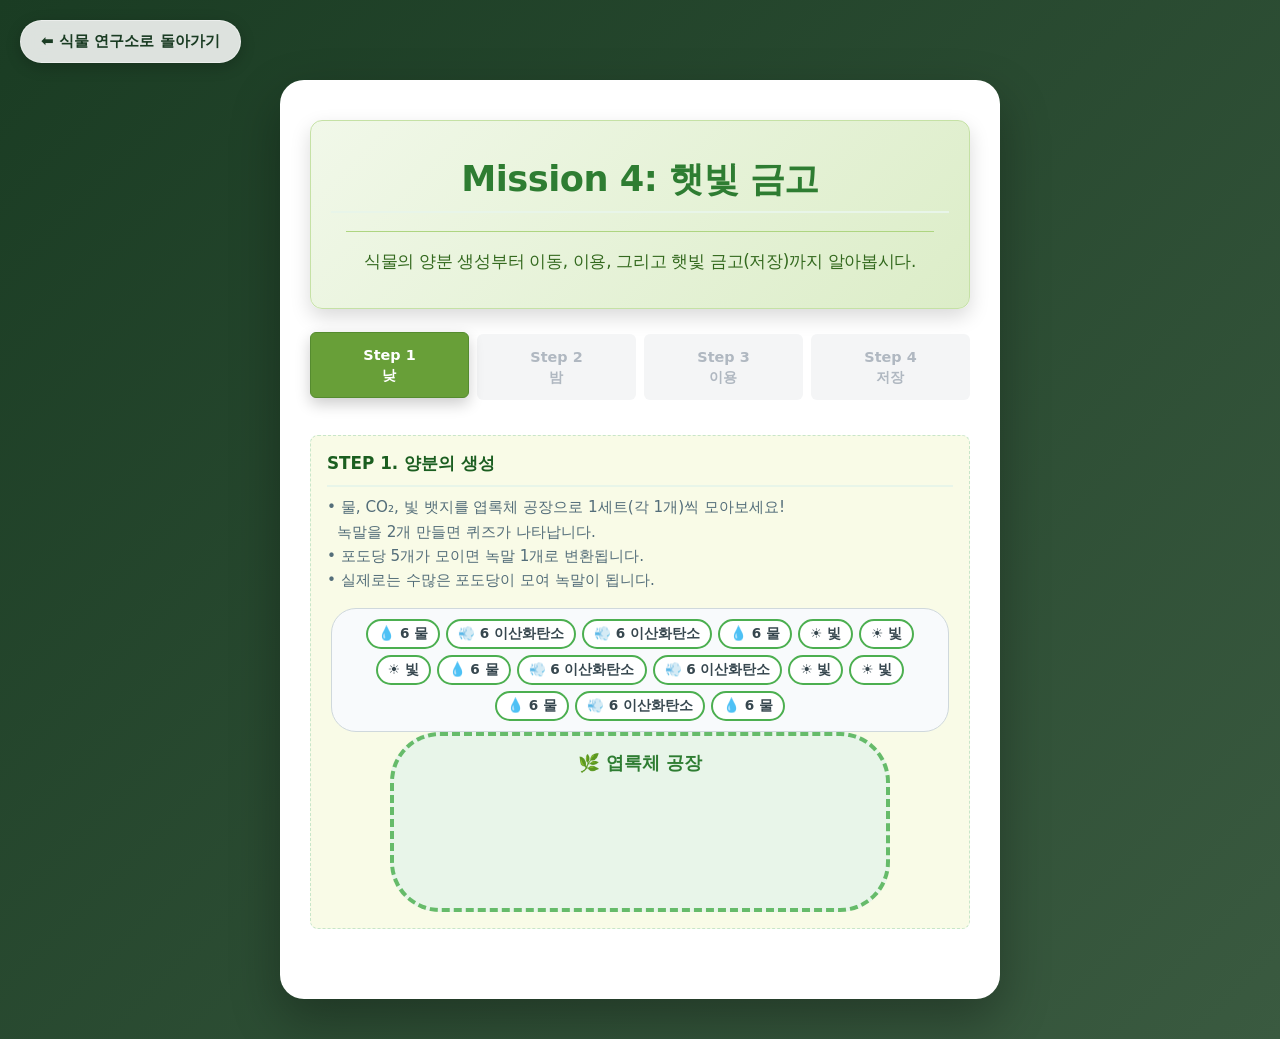
==== mission4.html @ 80e37214 "Add files via upload" ====
<!DOCTYPE html>
<html lang="ko">
<head>
  <meta charset="UTF-8">
  <meta name="viewport" content="width=device-width, initial-scale=1.0, maximum-scale=1.0, user-scalable=no">
  <title>미션 4: 햇빛 금고</title>
  
  <link rel="stylesheet" href="style.css">
  <script defer src="js/main.js"></script>
  <script defer src="js/rewards.js"></script>
  <script defer src="js/dragdrop.js"></script>
  <script defer src="js/mission4.js"></script>

  <style>
    /* 전체 화면 레이아웃 및 공통 디자인 */
    body, html {
      min-height: 100vh; margin: 0; display: flex; flex-direction: column;
      font-family: 'Pretendard', -apple-system, BlinkMacSystemFont, system-ui, Roboto, sans-serif;
      background: linear-gradient(135deg, #1a3c23 0%, #3a5a40 100%); position: relative;
      transition: background 1s ease;
    }

    body.night-theme { background: linear-gradient(135deg, #263238 0%, #1c313a 100%) !important; }

    .top-bar { position: absolute; top: 20px; left: 20px; z-index: 100; }
    .back-btn {
      background-color: rgba(255, 255, 255, 0.85); color: #1a3c23; text-decoration: none;
      padding: 10px 20px; border-radius: 30px; font-weight: 700; font-size: 0.95rem;
      box-shadow: 0 4px 15px rgba(0,0,0,0.2); border: 1px solid rgba(255,255,255,0.4);
      backdrop-filter: blur(8px); display: inline-flex; align-items: center; transition: all 0.3s ease;
    }
    .back-btn:hover { background-color: #ffffff; transform: translateY(-2px); box-shadow: 0 6px 20px rgba(0,0,0,0.3); }

    .mission-container { flex-grow: 1; display: flex; flex-direction: column; align-items: center; padding: 80px 20px 40px 20px; box-sizing: border-box; }
    .mission-card { background: #ffffff; padding: 40px 30px; border-radius: 24px; box-shadow: 0 20px 50px rgba(0,0,0,0.3); max-width: 1000px; width: 100%; transition: all 1s ease; }
    body.night-theme .mission-card { background: #263238; border: 1px solid #455a64; box-shadow: 0 20px 50px rgba(0,0,0,0.6); }

    /* 미션 헤더 박스 */
    .mission-header-box { background: linear-gradient(135deg, #f1f8e9 0%, #dcedc8 100%); padding: 35px 20px; border-radius: 12px; border: 1px solid #c5e1a5; margin-bottom: 25px; text-align: center; box-shadow: 0 8px 20px rgba(0, 0, 0, 0.15); transition: all 1s ease; }
    .mission-header-box h2 { color: #2e7d32; margin: 0; font-size: 2.2rem; font-weight: 800; letter-spacing: -0.5px; }
    .mission-header-box hr { border: 0; border-top: 1px solid #aed581; margin: 18px auto; width: 95%; }
    .mission-header-box p { color: #33691e; font-size: 1.05rem; margin: 0; font-weight: 500; letter-spacing: -0.3px; }
    body.night-theme .mission-header-box { background: linear-gradient(135deg, #37474f 0%, #263238 100%); border-color: #546e7a; }
    body.night-theme .mission-header-box h2 { color: #fff9c4; }
    body.night-theme .mission-header-box hr { border-top-color: #546e7a; }
    body.night-theme .mission-header-box p { color: #cfd8dc; }

    /* 직사각형 스텝 버튼 */
    .step-indicator { display: flex; gap: 8px; justify-content: space-between; margin-bottom: 35px; width: 100%; }
    .step-item { flex: 1; background-color: #f4f5f6; color: #b0b8c1; padding: 12px 5px; border-radius: 6px; font-size: 0.9rem; font-weight: 700; text-align: center; line-height: 1.4; transition: all 0.2s ease; border: 1px solid transparent; }
    .step-item.completed { background-color: #dcedc8; color: #33691e; border: 1px solid #aed581; box-shadow: 0 4px 10px rgba(0,0,0,0.1); }
    .step-item.active, .step-item.completed:hover { background-color: #689f38; color: #ffffff; transform: translateY(-2px); box-shadow: 0 6px 15px rgba(0,0,0,0.2); border-color: #558b2f; }
    body.night-theme .step-item { background-color: #37474f; color: #78909c; }
    body.night-theme .step-item.completed { background-color: #455a64; color: #90caf9; border-color: #546e7a; }
    body.night-theme .step-item.active { background-color: #1e88e5; color: #ffffff; border-color: #1565c0; }

    /* 공통 퀴즈 및 버튼 스타일 */
    .interactive-box { margin-bottom: 30px; animation: fadeIn 0.5s ease-in-out; }
    .interactive-box h3 { margin-top: 0; color: #1b5e20; border-bottom: 2px solid #e8f5e9; padding-bottom: 10px; transition: color 1s; }
    body.night-theme .interactive-box h3 { color: #fff9c4; border-bottom-color: #455a64; }
    
    .organelle-input { width: 100%; padding: 12px; margin-top: 10px; border: 1px solid #b0bec5; border-radius: 6px; font-size: 1rem; box-sizing: border-box; outline: none; }
    .organelle-input:focus { border-color: #2e7d32; box-shadow: 0 0 0 2px rgba(46, 125, 50, 0.2); }
    
    .btn-action { background: #2e7d32; color: white; border: none; padding: 14px 30px; border-radius: 8px; font-weight: bold; font-size: 1.05rem; cursor: pointer; width: auto; min-width: 160px; display: block; margin: 15px auto 0; transition: background 0.2s; }
    .btn-action:hover { background: #1b5e20; }
    .success-text { color: #2e7d32; font-weight: bold; margin-top: 15px; text-align: center; font-size: 1.05rem; background: #e8f5e9; padding: 10px; border-radius: 8px; }

    /* 스텝 2 전용 어두운 테마 CSS */
    .night-box { background-color: #263238; padding: 25px 20px; border-radius: 16px; box-shadow: inset 0 4px 15px rgba(0,0,0,0.3); }
    .night-box .badge-pool { background: #37474f !important; border: 1px solid #455a64 !important; }
    .night-box .dropzone { background: #37474f !important; border: 2px dashed #78909c !important; }
    .night-box .dropzone.dnd-over { background: #455a64 !important; border-color: #90caf9 !important; }
    #dz-xylem-1, #dz-xylem-2, #dz-phloem-1, #dz-phloem-2 { background-color: transparent !important; }
    #dz-xylem-1.dnd-over, #dz-xylem-2.dnd-over { background-color: rgba(100, 181, 246, 0.3) !important; border-color: #90caf9 !important; }
    #dz-phloem-1.dnd-over, #dz-phloem-2.dnd-over { background-color: rgba(255, 183, 77, 0.3) !important; border-color: #ffcc80 !important; }

    /* 드래그 앤 드롭 스타일 */
    .badge-pool { display: flex; flex-wrap: wrap; gap: 6px; justify-content: center; background: #f8fafc; border: 1px solid #cfd8dc; padding: 10px; border-radius: 12px; margin-bottom: 20px; min-height: 50px; }
    #pool1 { border: 1px solid #cfd8dc !important; background: #f8fafc !important; }
    .badge { display: inline-flex; align-items: center; justify-content: center; background: #ffffff; border: 2px solid #81c784; border-radius: 25px; padding: 6px 14px; font-size: 0.95rem; font-weight: 700; color: #37474f; cursor: grab; box-shadow: 0 2px 4px rgba(0,0,0,0.1); user-select: none; touch-action: none; transition: transform 0.1s; z-index: 10; }
    .m4-badge-small { padding: 4px 10px; font-size: 0.85rem; border-radius: 15px; }
    .badge:active { cursor: grabbing; transform: scale(1.05); }
    .dnd-ghost { position: fixed; z-index: 10000; pointer-events: none; margin: 0; opacity: 0.9; }
    .badge.dnd-source-dragging { opacity: 0.5; }

    .dropzone { display: inline-flex; align-items: center; justify-content: center; min-width: 100px; min-height: 40px; background: #f8fcf8; border: 2px dashed #b0bec5; border-radius: 25px; margin: 0 4px; box-sizing: border-box; transition: all 0.2s; position: relative; }
    .dropzone.dnd-over { background: #e3f2fd; border-color: #1e88e5; }
    .dropzone:has(.badge) { border: none; background-color: transparent; }
    .dropzone .badge { margin: 0; box-shadow: none; border-color: #4caf50; }
    .multi-dropzone { width: 100%; max-width: 350px; min-height: 100px; background: #e8f5e9; border: 3px dashed #81c784; border-radius: 16px; display: flex; flex-wrap: wrap; gap: 10px; align-content: flex-start; justify-content: center; padding: 40px 10px 15px; margin: 0 auto; }
    .multi-dropzone.dnd-over { border-color: #66bb6a; background: #f1f8e9; }
    .multi-dropzone:has(.badge) { border: 3px dashed #81c784; background: #e8f5e9; }

    #plant-stage { font-size: 5rem; transition: transform 0.6s cubic-bezier(0.175, 0.885, 0.32, 1.275), font-size 0.6s ease, text-shadow 0.6s; transform-origin: bottom center; margin-bottom: -15px; z-index: 10; }

    /* 스텝 4 전용 CSS (1:2.2 비율 및 검정 글씨 적용) */
    #step4-vault { 
        display: grid; grid-template-columns: 1fr 1fr 80px; gap: 8px; 
        background: #37474f; padding: 15px; border-radius: 16px; 
        border: 4px solid #ffd700; box-shadow: 0 0 25px rgba(255, 215, 0, 0.5); 
    }
    
    .s4-slot { border: 2px dashed #90a4ae; background: #263238; border-radius: 8px; min-height: 50px; transition: all 0.3s; }
    .s4-slot.dnd-over { border-color: #fbc02d; background: rgba(251, 192, 45, 0.3); }
    .s4-slot:has(.badge) { 
        background: linear-gradient(135deg, #ffeb3b, #fbc02d) !important; 
        border: 2px solid #f57f17 !important; 
        box-shadow: inset 0 0 15px rgba(255,255,255,0.5); 
    }
    
    .s4-slot .badge { 
        font-size: 0.85rem !important; 
        padding: 4px 6px !important; 
        border:none !important; 
        background:transparent !important; 
        color: #000000 !important; 
        font-weight: 900; 
        box-shadow: none !important;
    }
    
    .s4-blocked { background: linear-gradient(135deg, #ffeb3b, #fbc02d); border-radius: 8px; border: none; box-shadow: inset 0 0 10px rgba(255,255,255,0.4); }
    
    .s4-label, .s4-header { 
        background: #dcedc8 !important; 
        color: #1b5e20 !important; 
        border: 2px solid #aed581; 
        border-radius: 8px; 
        display: flex; align-items: center; justify-content: center; 
        font-weight: 900; font-size: 1.05rem; text-align: center;
        box-shadow: 0 2px 5px rgba(0,0,0,0.1);
    }
    .s4-header { padding: 8px 0; font-size: 1.1rem; letter-spacing: 1px; }
    
    /* 스텝 4 선 긋기 퀴즈 3단 레이아웃 CSS */
    .line-quiz-container { position: relative; display: flex; justify-content: space-between; align-items: stretch; margin-top: 20px; padding: 30px; background: #f8fafc; border-radius: 12px; border: 2px solid #b0bec5; min-height: 500px; gap: 15px; }
    .line-col { display: flex; flex-direction: column; gap: 15px; z-index: 2; justify-content: space-between; width: 35%;}
    
    .plant-img { width: 85px; height: 85px; background: #fff; border: 3px solid #81c784; border-radius: 16px; padding: 5px; cursor: pointer; display: flex; align-items: center; justify-content: center; transition: transform 0.2s; box-shadow: 0 4px 10px rgba(0,0,0,0.1); user-select: none; }
    .plant-img:hover { transform: scale(1.05); }
    .plant-img.selected { background: #ffeb3b; border-color: #f57f17; box-shadow: 0 0 15px rgba(251,192,45,0.6); }
    .plant-img.connected { opacity: 0.6; border-color: #aed581; background: #e8f5e9; }
    .plant-img img { max-width: 100%; max-height: 100%; object-fit: contain; }
    
    .line-col-center { flex: 1; display: flex; flex-direction: column; align-items: center; justify-content: center; gap: 30px; z-index: 2; }
    .center-target { background: #fff; border: 3px solid #64b5f6; border-radius: 20px; padding: 15px 40px; cursor: pointer; font-weight: 900; font-size: 1.3rem; color: #1565c0; transition: all 0.2s; user-select: none; box-shadow: 0 4px 10px rgba(0,0,0,0.1); min-width: 120px; text-align: center; }
    .center-target:hover { transform: scale(1.05); background: #e3f2fd; }
    
    #line-svg { position: absolute; top: 0; left: 0; width: 100%; height: 100%; z-index: 1; pointer-events: none; }

    @keyframes fadeIn { from { opacity: 0; transform: translateY(10px); } to { opacity: 1; transform: translateY(0); } }
  </style>
</head>
<body>

<div class="top-bar">
  <a href="index.html" class="back-btn">⬅ 식물 연구소로 돌아가기</a>
</div>

<main class="mission-container">
  <div class="mission-card">
    
    <div class="mission-header-box">
      <h2>Mission 4: 햇빛 금고</h2>
      <hr>
      <p>식물의 양분 생성부터 이동, 이용, 그리고 햇빛 금고(저장)까지 알아봅시다.</p>
    </div>
    
    <div class="step-indicator" id="m4-indicator">
      <div class="step-item active" id="dot-1">Step 1<br>낮</div>
      <div class="step-item" id="dot-2">Step 2<br>밤</div>
      <div class="step-item" id="dot-3">Step 3<br>이용</div>
      <div class="step-item" id="dot-4">Step 4<br>저장</div>
    </div>
    
    <!-- STEP 1 (낮) -->
    <div id="step1-box" class="interactive-box">
      <h3>STEP 1. 양분의 생성</h3>
      <p style="font-size: 0.95rem; color: #546e7a; line-height: 1.6; margin-top: 5px; word-break: keep-all;">
        • 물, CO₂, 빛 뱃지를 엽록체 공장으로 1세트(각 1개)씩 모아보세요!<br>
        <span style="display: inline-block; margin-left: 10px;">녹말을 2개 만들면 퀴즈가 나타납니다.</span><br>
        • 포도당 5개가 모이면 녹말 1개로 변환됩니다.<br>
        • 실제로는 수많은 포도당이 모여 녹말이 됩니다.
      </p>

      <div class="badge-pool m4-badge-pool dropzone" id="pool1" style="max-height: 140px; overflow-y: auto;"></div>
      <div class="dropzone m4-dropzone multi-dropzone" id="dz-leaf" style="width: 100%; max-width: 500px; min-height: 180px; margin: 0 auto; background: #e8f5e9; border: 4px dashed #66bb6a; border-radius: 50px; position: relative; display: flex; flex-wrap: wrap; gap: 8px; justify-content: center; align-content: center; padding: 40px 15px 15px;">
         <div style="width:100%; text-align:center; color:#2e7d32; font-weight:bold; position:absolute; pointer-events:none; z-index:0; top: 15px; font-size: 1.1rem;">🌿 엽록체 공장</div>
      </div>
      
      <div id="step1-quiz-area" style="display: none; margin-top: 20px; background: #f1f8e9; padding: 15px; border-radius: 8px; border: 1px solid #c8e6c9; text-align: center;">
        <h4 style="color: #2e7d32; margin-top: 0;">📝 광합성 산물 퀴즈</h4>
        <p style="margin:0 0 10px 0; font-size: 1.05rem; line-height: 1.6; color:#37474f;">
          Q. 광합성 결과 최초로 만들어진 양분인 포도당은 바로 물에 녹지 않는 양분인 <strong>무엇</strong>으로 바뀌어 엽록체에 저장되는가?
        </p>
        <input type="text" id="q1-inline-input" class="organelle-input" placeholder="정답 입력" style="margin-bottom: 15px; max-width: 300px;">
        <button id="btn-check-inline-quiz" class="btn-action" onclick="checkStep1QuizInline()" style="margin-top: 0;">정답 확인</button>
      </div>

      <p id="step1-msg" class="success-text" style="display: none;"></p>
      <button id="btn-next-2" class="btn-action" onclick="if(typeof launchConfetti === 'function') launchConfetti(); setTimeout(() => { goM4Step(2); }, 800);" style="background:#f57f17; display: none;">Step 2 가기 ➔</button>
    </div>

    <!-- STEP 2 (밤) -->
    <div id="step2-box" class="interactive-box night-box" style="display: none;">
      <h3>STEP 2. 양분의 이동 (밤)</h3>
      <div id="step2-intro" style="background: #1c2529; border: 1px solid #455a64; border-radius: 12px; padding: 30px; text-align: center; margin-bottom: 20px; animation: fadeIn 1s ease-in-out;">
        <img src="images/M4_s02_VascularBundle_2.png" alt="양분의 이동 힌트" style="max-width: 100%; height: auto; border-radius: 8px; margin-bottom: 25px; box-shadow: 0 4px 10px rgba(0,0,0,0.5);">
        <div style="font-size: 1.25rem; line-height: 1.8; color: #fff9c4 !important; font-weight: bold; word-break: keep-all; margin-bottom: 25px;">
          엽록체에 저장된 녹말은 주로 밤에 물에 잘 녹는 <span style="color:#81d4fa !important;">설탕</span>으로 바뀌어<br>체관을 따라 꽃, 열매, 뿌리 줄기 등으로 이동한다.
        </div>
        <button class="btn-action" onclick="startStep2Interactive()" style="background:#1e88e5; border: 1px solid #64b5f6; display: inline-block;">계속 ➔</button>
      </div>

      <div id="step2-interactive" style="display: none; margin-top: 20px;">
        <p style="color: #b0bec5 !important; margin-bottom: 20px; text-align: center; font-size: 1.1rem;">
          &lt;양분과 물을 <strong>세포질</strong>로 보낸 후 다시 각각 이동 경로로 보내세요&gt;
        </p>
        <div style="display: flex; gap: 20px; flex-wrap: wrap; align-items: stretch;">
          <div style="flex: 1; width: calc(50% - 10px); min-width: 280px; background: #37474f; border-radius: 12px; padding: 20px; border: 1px solid #546e7a; display: flex; flex-direction: column;">
            <h4 style="color:#aed581; margin-top:0; text-align:center;">🌿 엽록체</h4>
            <div class="badge-pool m4-badge-pool dropzone" id="pool2" style="background:#263238; border:1px solid #455a64; min-height:80px; display: flex; align-items: center; justify-content: center; gap: 10px; flex-wrap: wrap;">
              <div class="badge m4-badge" data-type="starch" draggable="true" tabindex="0" role="button" style="touch-action: none;">🥔 녹말</div>
              <div class="badge m4-badge" data-type="water" draggable="true" tabindex="0" role="button" style="touch-action: none;">💧 물</div>
            </div>
            <h4 style="color:#ffcc80; margin-top:20px; text-align:center;">세포질</h4>
            <div class="dropzone m4-dropzone multi-dropzone" id="dz-cytoplasm" style="flex: 1; width: 100%; min-height: 180px; background: #455a64; border: 3px dashed #ffb74d; border-radius: 12px; padding:15px; display:flex; flex-wrap:wrap; gap:8px; align-content: flex-start;"></div>
          </div>
          
          <div style="flex: 1; width: calc(50% - 10px); min-width: 280px; position: relative; background: url('images/M4_s02_VascularBundle.png') no-repeat center/contain, #263238; border-radius: 12px; min-height: 400px; overflow: hidden; border: 1px solid #78909c;">
             <div class="dropzone m4-dropzone" id="dz-xylem-1" style="position: absolute; top: 42%; left: 11%; transform: translate(-50%, -50%); border: 2px dashed #64b5f6; min-width: 70px; min-height: 40px; border-radius: 8px;"></div>
             <div class="dropzone m4-dropzone" id="dz-xylem-2" style="position: absolute; top: 66%; left: 30%; transform: translate(-50%, -50%); border: 2px dashed #64b5f6; min-width: 70px; min-height: 40px; border-radius: 8px;"></div>
             <div class="dropzone m4-dropzone" id="dz-phloem-1" style="position: absolute; top: 36%; left: 30%; transform: translate(-50%, -50%); border: 2px dashed #ffb74d; min-width: 70px; min-height: 40px; border-radius: 8px;"></div>
             <div class="dropzone m4-dropzone" id="dz-phloem-2" style="position: absolute; top: 57%; left: 48%; transform: translate(-50%, -50%); border: 2px dashed #ffb74d; min-width: 70px; min-height: 40px; border-radius: 8px;"></div>
          </div>   
        </div>
      </div>

      <div id="step2-success-msg" style="display: none; margin-top: 20px; background: rgba(46,125,50,0.4); padding: 15px; border-radius: 8px; text-align: center; border: 1px solid #81c784; animation: fadeIn 0.5s;">
        <p style="color: #c8e6c9 !important; font-size: 1.15rem; font-weight: bold; margin: 0;">🌱 설탕이 체관을 따라 뿌리, 줄기, 꽃, 열매 등으로 이동합니다.</p>
      </div>
      
      <div id="step2-quiz-area" style="display: none; margin-top: 20px; background: #37474f; padding: 25px; border-radius: 12px; border: 1px solid #64b5f6; text-align: left; animation: fadeIn 0.5s;">
        <h4 style="color: #fff9c4; margin-top: 0; font-size: 1.2rem; text-align: center;">📝 이동 경로 퀴즈</h4>
        
        <div style="margin-bottom: 20px;">
          <p style="margin:0 0 8px 0; font-size: 1.1rem; line-height: 1.6; color:#e0e0e0 !important;">
            <strong style="color:#81d4fa;">Q1.</strong> 엽록체에 임시 저장되었던 녹말이 식물의 각 기관으로 이동할 때 어떤 양분으로 바뀌는가?
          </p>
          <input type="text" id="q2-input-1" class="organelle-input" placeholder="정답 입력" style="width: 100%; max-width: 400px; background:#263238; color:#fff; border-color:#546e7a;">
        </div>
        
        <div style="margin-bottom: 25px;">
          <p style="margin:0 0 8px 0; font-size: 1.1rem; line-height: 1.6; color:#e0e0e0 !important;">
            <strong style="color:#ffb74d;">Q2.</strong> Q1의 양분으로 바뀐 후 줄기의 무엇을 따라 이동하는가?
          </p>
          <input type="text" id="q2-input-2" class="organelle-input" placeholder="정답 입력" style="width: 100%; max-width: 400px; background:#263238; color:#fff; border-color:#546e7a;">
        </div>

        <!-- 💡 새로 추가된 Q3 영역 -->
        <div style="margin-bottom: 25px;">
          <p style="margin:0 0 8px 0; font-size: 1.1rem; line-height: 1.6; color:#e0e0e0 !important;">
            <strong style="color:#aed581;">Q3.</strong> 광합성 결과 생긴 산소는 낮에 식물 자체의 호흡에 사용하다 남은 것은 잎의 어느 부분을 통해 식물 밖으로 나가는가?
          </p>
          <input type="text" id="q2-input-3" class="organelle-input" placeholder="정답 입력" style="width: 100%; max-width: 400px; background:#263238; color:#fff; border-color:#546e7a;">
        </div>

        <button id="btn-check-step2-quiz" class="btn-action" onclick="checkStep2Quiz()" style="background:#1e88e5; margin:0 auto; display: block;">정답 확인</button>
      </div>
      <button id="btn-next-3" class="btn-action" onclick="if(typeof launchConfetti === 'function') launchConfetti(); setTimeout(() => { goM4Step(3); }, 800);" style="background:#f57f17; display: none;">Step 3 가기 ➔</button>
    </div>

    <!-- STEP 3 -->
    <div id="step3-box" class="interactive-box" style="display: none;">
      <h3>STEP 3. 양분의 이동과 이용</h3>
      <div id="s3-review-area" style="background: #f1f8e9; padding: 25px; border-radius: 12px; border: 1px solid #c8e6c9; margin-bottom:25px; text-align: center;">
        <h4 style="color:#2e7d32; margin-top:0; font-size: 1.3rem;">📝 Q.</h4>
        <p style="font-size:1.1rem; line-height:1.8; color:#37474f; word-break: keep-all;">
          낮에 엽록체에 임시 저장된 녹말은 밤이 되면 
          <input type="text" id="s3-q1" class="organelle-input" style="width:90px; text-align:center; display:inline-block; margin: 0 5px; padding:8px;">(으)로 변하여 줄기의 
          <input type="text" id="s3-q2" class="organelle-input" style="width:90px; text-align:center; display:inline-block; margin: 0 5px; padding:8px;">을(를) 따라 뿌리, 줄기, 꽃, 열매 등 식물의 각 기관으로 이동해요.
        </p>
        <button id="btn-s3-review" class="btn-action" onclick="checkS3Review()">정답 확인</button>
        <button id="btn-s3-start-main" class="btn-action" style="display:none; background:#1e88e5;" onclick="startS3Main()">계속 ➔</button>
      </div>

      <div id="s3-main-area" style="display:none; gap:20px; flex-wrap:wrap; align-items: stretch;">
        <div style="flex:1; width: calc(50% - 10px); min-width:280px; background:#f1f8e9; border-radius:12px; padding:25px; border:1px solid #c5e1a5; box-shadow: inset 0 2px 8px rgba(0,0,0,0.05);">
          <h4 style="color:#1b5e20; margin-top:0; border-bottom: 2px solid #dcedc8; padding-bottom: 10px;">식물이 합성한 양분은 어떻게 이용될까요?</h4>
          <div id="s3-q-container">
             <div class="s3-question-block" id="s3-qb-1">
                 <p style="color:#e65100; font-weight:bold; font-size: 1.15rem; margin-bottom: 8px;">Q1. 생명 유지</p>
                 <p style="color:#33691e; margin-top: 0; font-size: 1.05rem;">식물이 살아가는 데 필요한 에너지를 내는 과정은?</p>
                 <input type="text" id="s3-ans-1" class="organelle-input" placeholder="정답 입력 (예: 호흡)">
                 <button id="s3-btn-check-1" class="btn-action" style="margin-top:15px; width: 100%;" onclick="checkS3Answer(1, '호흡')">정답 확인</button>
                 <button id="s3-next-1" class="btn-action" style="display:none; margin-top:15px; background:#f57f17; width: 100%;" onclick="growPlant(1)">계속 ➔</button>
             </div>
             <div class="s3-question-block" id="s3-qb-2" style="display:none;">
                 <p style="color:#e65100; font-weight:bold; font-size: 1.15rem; margin-bottom: 8px;">Q2. 몸의 구성성분</p>
                 <p style="color:#33691e; margin-top: 0; font-size: 1.05rem;">새로운 잎과 줄기를 만들어 몸집을 키우는 과정은?</p>
                 <input type="text" id="s3-ans-2" class="organelle-input" placeholder="정답 입력 (예: 생장)">
                 <button id="s3-btn-check-2" class="btn-action" style="margin-top:15px; width: 100%;" onclick="checkS3Answer(2, '생장')">정답 확인</button>
                 <button id="s3-next-2" class="btn-action" style="display:none; margin-top:15px; background:#f57f17; width: 100%;" onclick="growPlant(2)">계속 ➔</button>
             </div>
             <div class="s3-question-block" id="s3-qb-3" style="display:none;">
                 <p style="color:#e65100; font-weight:bold; font-size: 1.15rem; margin-bottom: 8px;">Q3. 꽃과 열매</p>
                 <p style="color:#33691e; margin-top: 0; font-size: 1.05rem;">자손을 남기기 위해 씨앗(열매)을 맺는 과정은?</p>
                 <input type="text" id="s3-ans-3" class="organelle-input" placeholder="정답 입력 (예: 번식)">
                 <button id="s3-btn-check-3" class="btn-action" style="margin-top:15px; width: 100%;" onclick="checkS3Answer(3, '번식')">정답 확인</button>
                 <button id="s3-next-3" class="btn-action" style="display:none; margin-top:15px; background:#f57f17; width: 100%;" onclick="growPlant(3)">계속 ➔</button>
             </div>
             <div class="s3-question-block" id="s3-qb-4" style="display:none;">
                 <p style="color:#e65100; font-weight:bold; font-size: 1.15rem; margin-bottom: 8px;">Q4. 저장</p>
                 <p style="color:#33691e; margin-top: 0; font-size: 1.05rem;">뿌리, 줄기, 열매, 씨 등에 나중을 위해 모아 두는 것은?</p>
                 <input type="text" id="s3-ans-4" class="organelle-input" placeholder="정답 입력 (예: 저장)">
                 <button id="s3-btn-check-4" class="btn-action" style="margin-top:15px; width: 100%;" onclick="checkS3Answer(4, '저장')">정답 확인</button>
                 <button id="s3-next-4" class="btn-action" style="display:none; margin-top:15px; background:#f57f17; width: 100%;" onclick="growPlant(4)">계속 ➔</button>
             </div>
             <div class="s3-question-block" id="s3-qb-5" style="display:none;">
                 <p style="color:#e65100; font-weight:bold; font-size: 1.15rem; margin-bottom: 8px;">Q5. 동물의 먹이</p>
                 <p style="color:#33691e; margin-top: 0; font-size: 1.05rem;">식물에 저장된 양분은 초식/육식 동물의 무엇이 되나요?</p>
                 <input type="text" id="s3-ans-5" class="organelle-input" placeholder="정답 입력 (예: 먹이)">
                 <button id="s3-btn-check-5" class="btn-action" style="margin-top:15px; width: 100%;" onclick="checkS3Answer(5, '먹이')">정답 확인</button>
                 <button id="s3-next-5" class="btn-action" style="display:none; margin-top:15px; background:#f57f17; width: 100%;" onclick="growPlant(5)">수확하기 ➔</button>
             </div>
             
             <div class="s3-question-block" id="s3-harvest-result" style="display:none; text-align:center;">
                 <p style="color:#e65100; font-weight:bold; font-size: 1.5rem; margin-bottom: 20px;">🎉 수확하였습니다!</p>
                 <button class="btn-action" style="background:#1e88e5; width: 100%;" onclick="showS3FinalQuiz()">계속 ➔</button>
             </div>

             <div class="s3-question-block" id="s3-final-quiz-area" style="display:none;">
                 <h4 style="color:#1b5e20; border-bottom: 2px solid #dcedc8; padding-bottom: 8px; margin-top: 0;">최종 복습 퀴즈</h4>
                 <p style="line-height:1.9; font-size:1.05rem; word-break:keep-all; color:#37474f;">
                    식물이 광합성 작용으로 합성한 양분은 식물의 자체의 
                    (<input type="text" id="s3-fq-1" class="organelle-input" style="width:70px; padding:5px; text-align:center; display:inline-block; margin:0 3px;">), 
                    (<input type="text" id="s3-fq-2" class="organelle-input" style="width:70px; padding:5px; text-align:center; display:inline-block; margin:0 3px;">), 
                    (<input type="text" id="s3-fq-3" class="organelle-input" style="width:70px; padding:5px; text-align:center; display:inline-block; margin:0 3px;">)에 사용되고 남은 것은 다양한 형태로 저장된다.<br>
                    뿌리, 줄기, 열매, 씨 등에 
                    (<input type="text" id="s3-fq-4" class="organelle-input" style="width:70px; padding:5px; text-align:center; display:inline-block; margin:0 3px;">)된 양분을 동물이 먹어서 동물이 자란다.
                 </p>
                 <button id="btn-check-s3-final" class="btn-action" style="width:100%; margin-top:15px;" onclick="checkS3FinalQuiz()">정답 확인</button>
             </div>
          </div>
        </div>
        
        <div style="flex:1; width: calc(50% - 10px); min-width:280px; background:linear-gradient(to bottom, #e1f5fe 0%, #b3e5fc 70%, #dcedc8 100%); border-radius:12px; border:3px solid #81c784; display:flex; flex-direction:column; align-items:center; justify-content:flex-end; padding:20px; position:relative; min-height:350px; overflow:hidden;">
            <div id="plant-stage" style="font-size:5rem; transition: transform 0.6s cubic-bezier(0.175, 0.885, 0.32, 1.275), font-size 0.6s ease, text-shadow 0.6s; transform-origin: bottom center; margin-bottom: -15px; z-index: 10;">🌱</div>
            <div style="width: 120px; height: 30px; background: #795548; border-radius: 50%; margin-top: -10px; z-index: 0; box-shadow: inset 0 -5px 10px rgba(0,0,0,0.3);"></div>
            
            <div id="harvest-modal" style="display:none; position:absolute; top:40%; left:50%; transform:translate(-50%, -50%); background:rgba(0,0,0,0.85); color:white; padding:20px 30px; border-radius:12px; text-align:center; width:85%; z-index: 20; box-shadow: 0 10px 30px rgba(0,0,0,0.5);">
               <p style="font-size:1.3rem; margin-bottom:20px; font-weight: bold;">과실이 무르익었습니다!<br>수확하시겠습니까?</p>
               <div style="display:flex; gap:15px; justify-content:center;">
                  <button class="btn-action" style="margin:0; background:#66bb6a; min-width: 80px;" onclick="harvestPlant(true)">예</button>
                  <button class="btn-action" style="margin:0; background:#e53935; min-width: 80px;" onclick="harvestPlant(false)">아니오</button>
               </div>
            </div>
        </div>
      </div>
      
      <p id="step3-msg" class="success-text" style="display: none;"></p>
      <button id="btn-next-4" class="btn-action" onclick="if(typeof launchConfetti === 'function') launchConfetti(); setTimeout(() => { goM4Step(4); }, 800);" style="background:#f57f17; display: none; width:100%; max-width: 400px;">Step 4 가기 ➔</button>
      
    </div>

    <!-- 💡 개편된 STEP 4 (1:2.2 비율, 황금 테두리, 검은 글씨 적용) -->
    <div id="step4-box" class="interactive-box" style="display: none;">
      <h3>STEP 4. 햇빛 금고 대정리</h3>
      <p style="color: #546e7a; margin-bottom: 15px;">
         창고에 수확한 식물들이 무질서하게 쌓여있습니다. 금고에 <strong>영양소</strong>와 <strong>저장기관</strong>을 기준으로 분류하여 정리하세요. 같은 종은 한 곳에 중복해서 넣을 수 없습니다.
      </p>

      <div style="display: flex; gap: 10px; flex-wrap: wrap; align-items: stretch; margin-top: 20px;">
        <!-- 좌측 1 (창고) -->
        <div style="flex: 1; min-width: 180px; background: #e8f5e9; border-radius: 12px; padding: 15px; border: 2px dashed #81c784; box-shadow: inset 0 2px 10px rgba(0,0,0,0.05);">
          <h4 style="color:#2e7d32; margin-top:0; text-align:center;">📦 창고</h4>
          <div id="s4-pool" class="m4-badge-pool dropzone" style="display: flex; flex-wrap: wrap; gap: 6px; justify-content: center; min-height: 200px;">
             <!-- 랜덤 뱃지 자동 생성 -->
          </div>
        </div>

        <!-- 우측 2.2 (황금 햇빛 금고) -->
        <div style="flex: 2.2; min-width: 360px;">
          <div id="step4-vault">
            <div class="s4-header" style="grid-column: 1 / 4;">영양소</div>
            
            <div class="dropzone m4-dropzone s4-slot" data-accept="수박,사탕수수"></div>
            <div class="dropzone m4-dropzone s4-slot" data-accept="수박,사탕수수"></div>
            <div class="s4-label">당류</div>

            <div class="dropzone m4-dropzone s4-slot" data-accept="감자,고구마"></div>
            <div class="dropzone m4-dropzone s4-slot" data-accept="감자,고구마"></div>
            <div class="s4-label">녹말</div>

            <div class="dropzone m4-dropzone s4-slot" data-accept="콩,참깨"></div>
            <div class="dropzone m4-dropzone s4-slot" data-accept="콩,참깨"></div>
            <div class="s4-label">지방</div>

            <div class="dropzone m4-dropzone s4-slot" data-accept="콩,땅콩"></div>
            <div class="dropzone m4-dropzone s4-slot" data-accept="콩,땅콩"></div>
            <div class="s4-label">단백질</div>

            <div class="s4-header" style="grid-column: 1 / 4; margin-top: 10px;">저장기관</div>

            <div class="dropzone m4-dropzone s4-slot" data-accept="수박" data-capacity="1"></div>
            <div class="s4-blocked"></div>
            <div class="s4-label">열매</div>

            <div class="dropzone m4-dropzone s4-slot" data-accept="땅콩,참깨"></div>
            <div class="dropzone m4-dropzone s4-slot" data-accept="땅콩,참깨"></div>
            <div class="s4-label">씨</div>

            <div class="dropzone m4-dropzone s4-slot" data-accept="사탕수수,감자"></div>
            <div class="dropzone m4-dropzone s4-slot" data-accept="사탕수수,감자"></div>
            <div class="s4-label">줄기</div>

            <div class="dropzone m4-dropzone s4-slot" data-accept="고구마" data-capacity="1"></div>
            <div class="s4-blocked"></div>
            <div class="s4-label">뿌리</div>
          </div>
        </div>
      </div>

      <div id="s4-vault-done" style="display: none; margin-top: 25px; animation: fadeIn 0.5s;">
        <div style="background: rgba(46,125,50,0.15); padding: 20px; border-radius: 12px; text-align: center; border: 2px solid #81c784; margin-bottom: 20px;">
            <p style="color: #2e7d32; font-size: 1.3rem; font-weight: bold; margin: 0;">✨ 햇빛 금고가 가득찼습니다!</p>
        </div>
        
        <div style="background: #fff3e0; padding: 20px; border-radius: 12px; border: 2px dashed #ffb74d; text-align: left; margin-bottom: 20px;">
            <h4 style="color: #e65100; margin-top: 0; font-size: 1.2rem;">📖 재미있는 식물 이야기 (땅콩, 감자, 고구마)</h4>
            <p style="color: #4e342e; font-size: 1.05rem; line-height: 1.6; word-break: keep-all; margin: 0;">
                우리가 먹는 부위가 모두 땅 속에서 자라지만 양분이 저장된 곳은 달라요.!<br>
                <strong>땅콩</strong>은 꽃이 진 후 땅속으로 파고들어가 열매를 맺어요.<br>
                <strong>감자</strong>는 줄기가 굵어져서 감자가 돼요.<br>
                <strong>고구마</strong>는 뿌리가 굵어져서 고구마가 돼요.<br>
                <strong>양파</strong>는 잎이 굵어져서 된거랍니다. 세상에나!!
            </p>
        </div>

        <button class="btn-action" style="background:#1e88e5; margin:0 auto;" onclick="startS4LineQuiz()">계속 ➔</button>
      </div>

      <div id="s4-quiz-area" style="display:none; margin-top:30px; animation: fadeIn 0.5s;">
        <h4 style="color:#1b5e20; border-bottom: 2px solid #dcedc8; padding-bottom: 10px; margin-top: 0; font-size:1.2rem;">📝 Q. 양분을 주로 저장하는 기관을 서로 알맞게 짝지으시오.</h4>
        <p style="font-size:0.95rem; color:#546e7a; margin-top:-5px;">(왼쪽이나 오른쪽의 식물 사진을 먼저 누르고, 가운데 저장 기관을 누르면 선이 연결됩니다.)</p>
        
        <div class="line-quiz-container" id="line-container">
            <svg id="line-svg"></svg>
            
            <div class="line-col" id="line-col-left">
                <div class="plant-img" id="l-radish" onclick="selectLineItem('l-radish')"><img src="images/M4_s04_p01.png" alt="무" onerror="this.src='https://cdn-icons-png.flaticon.com/512/2909/2909808.png'"></div>
                <div class="plant-img" id="l-cabbage" onclick="selectLineItem('l-cabbage')"><img src="images/M4_s04_p02.png" alt="배추" onerror="this.src='https://cdn-icons-png.flaticon.com/512/3790/3790938.png'"></div>
                <div class="plant-img" id="l-tangerine" onclick="selectLineItem('l-tangerine')"><img src="images/M4_s04_p03.png" alt="귤" onerror="this.src='https://cdn-icons-png.flaticon.com/512/1155/1155099.png'"></div>
                <div class="plant-img" id="l-sweetpotato" onclick="selectLineItem('l-sweetpotato')"><img src="images/M4_s04_p04.png" alt="고구마" onerror="this.src='https://cdn-icons-png.flaticon.com/512/2850/2850730.png'"></div>
                <div class="plant-img" id="l-potato" onclick="selectLineItem('l-potato')"><img src="images/M4_s04_p05.png" alt="감자" onerror="this.src='https://cdn-icons-png.flaticon.com/512/2079/2079374.png'"></div>
            </div>

            <div class="line-col-center" id="line-col-center">
                <div class="center-target" id="c-root" onclick="selectLineTarget('c-root')">뿌리</div>
                <div class="center-target" id="c-stem" onclick="selectLineTarget('c-stem')">줄기</div>
                <div class="center-target" id="c-leaf" onclick="selectLineTarget('c-leaf')">잎</div>
                <div class="center-target" id="c-seed" onclick="selectLineTarget('c-seed')">씨</div>
                <div class="center-target" id="c-fruit" onclick="selectLineTarget('c-fruit')">열매</div>
            </div>

            <div class="line-col" id="line-col-right" style="align-items: flex-end;">
                <div class="plant-img" id="r-sugarcane" onclick="selectLineItem('r-sugarcane')"><img src="images/M4_s04_p06.png" alt="사탕수수" onerror="this.src='https://cdn-icons-png.flaticon.com/512/2909/2909825.png'"></div>
                <div class="plant-img" id="r-bean" onclick="selectLineItem('r-bean')"><img src="images/M4_s04_p07.png" alt="콩" onerror="this.src='https://cdn-icons-png.flaticon.com/512/3593/3593685.png'"></div>
                <div class="plant-img" id="r-peanut" onclick="selectLineItem('r-peanut')"><img src="images/M4_s04_p08.png" alt="땅콩" onerror="this.src='https://cdn-icons-png.flaticon.com/512/1202/1202058.png'"></div>
                <div class="plant-img" id="r-watermelon" onclick="selectLineItem('r-watermelon')"><img src="images/M4_s04_p09.png" alt="수박" onerror="this.src='https://cdn-icons-png.flaticon.com/512/2909/2909772.png'"></div>
                <div class="plant-img" id="r-onion" onclick="selectLineItem('r-onion')"><img src="images/M4_s04_p10.png" alt="양파" onerror="this.src='https://cdn-icons-png.flaticon.com/512/2909/2909819.png'"></div>
            </div>

        </div>
        <button id="btn-check-s4-line" class="btn-action" style="width: 100%; max-width: 400px; margin-top:20px;" onclick="checkS4LineQuiz()">정답 확인</button>
      </div>

      <!-- 💡 식물 연구 박사 엔딩 영역 (이미지 추가 완료!) -->
      <div id="s4-ending-area" style="display:none; margin-top: 30px; text-align: center; animation: fadeIn 1s;">
         <div style="background: #fff9c4; padding: 40px 30px; border-radius: 16px; border: 4px solid #fbc02d; box-shadow: 0 10px 30px rgba(0,0,0,0.15);">
             <p style="font-size: 2.5rem; margin:0 0 10px 0;">🎉</p>
             <h3 style="color:#f57f17; font-size: 2.4rem; margin:0 0 15px 0;">모든 생명의 근원<br> 당신은 식물 연구 박사로 승격하셨습니다!</h3>
             <img src="images/M4_s04_end_01.png" alt="식물연구 박사" style="max-width: 100%; max-height: 250px; border-radius: 12px; margin-bottom: 20px; box-shadow: 0 5px 15px rgba(0,0,0,0.2);" onerror="this.src='https://cdn-icons-png.flaticon.com/512/2850/2850730.png'">
             
             <div style="display: flex; gap: 15px; justify-content: center; flex-wrap: wrap;">
                 <button class="btn-action" style="margin:0; background:#cfd8dc; color:#333; font-size: 1.1rem; padding: 14px 30px;" onclick="location.href='index.html'">식물연구소 돌아가기</button>
                 <button class="btn-action" style="margin:0; background:#f57f17; font-size: 1.1rem; padding: 14px 30px;" onclick="location.href='hidden.html'">히든프로젝트 가기 ➔</button>
             </div>
         </div>
      </div>
</main>
<canvas id="confetti-canvas" style="position: fixed; top: 0; left: 0; pointer-events: none; width: 100%; height: 100%; z-index: 9999;"></canvas>

</body>
</html>
---- style.css ----
/* ==========================================
   1. CSS 변수 및 기본 설정 (Base)
   ========================================== */
:root {
  --primary: #2e7d32;
  --primary-light: #e8f5e9;
  --accent: #f57f17;
  --dark: #263238;
  --light: #f9fbe7;
  --warn: #c62828;
}

* { 
  box-sizing: border-box; 
  font-family: 'Pretendard', -apple-system, BlinkMacSystemFont, system-ui, sans-serif; 
}

body { 
  margin: 0; 
  background: #eceff1; 
  color: var(--dark); 
  display: flex; 
  flex-direction: column; 
  align-items: center; 
  min-height: 100vh; 
  position: relative; 
  overflow-x: hidden; 
  touch-action: pan-y; /* 터치 환경 스크롤 최적화 */
}

/* ==========================================
   2. 레이아웃 (Header, Main, Nav)
   ========================================== */
header { 
  width: 100%; 
  max-width: 760px; 
  background: var(--primary); 
  color: white; 
  padding: 1.2rem; 
  text-align: center; 
  box-shadow: 0 4px 6px rgba(0,0,0,0.1); 
  border-radius: 0 0 16px 16px; 
}
header h1 { margin: 0; font-size: 1.4rem; }
header p { margin: 0.3rem 0 0; font-size: 0.85rem; opacity: 0.9; }

main { 
  width: 100%; 
  max-width: 760px; 
  padding: 0 10px 40px; 
}

/* 서브 네비게이션 (탭 버튼 류) */
nav { 
  display: flex; 
  gap: 6px; 
  margin: 1rem 0; 
  width: 100%; 
  max-width: 760px; 
  padding: 0 10px; 
  overflow-x: auto; 
  -webkit-overflow-scrolling: touch; 
}
nav .nav-btn { 
  flex: 1; 
  min-width: 90px; 
  min-height: 44px; 
  padding: 10px 6px; 
  background: white; 
  border: 2px solid transparent; 
  border-radius: 8px; 
  font-weight: bold; 
  font-size: 0.85rem; 
  color: inherit; 
  cursor: pointer; 
  box-shadow: 0 2px 4px rgba(0,0,0,0.05); 
  transition: 0.2s; 
  white-space: nowrap; 
  text-decoration: none; 
  display: inline-flex; 
  justify-content: center; 
  align-items: center; 
}
nav .nav-btn.active { 
  border-color: var(--primary); 
  color: var(--primary); 
  background: var(--primary-light); 
}

/* 메인 스테이지 네비게이션 (하단 또는 미션 이동용) */
#stage-nav {
  display: flex;
  flex-wrap: wrap;
  gap: 10px;
  justify-content: center;
  margin: 20px 0;
  align-items: center;
}
#stage-nav .nav-btn {
  background-color: #ccff90;
  color: #333;
  padding: 10px 20px;
  border-radius: 20px;
  border: none;
  box-shadow: 0 2px 4px rgba(0,0,0,0.15);
  transition: background-color 0.2s, transform 0.1s;
}
#stage-nav .nav-btn:hover {
  background-color: #b2ff59; 
  transform: translateY(-2px);
}
.nav-btn.disabled { 
  background-color: #e0e0e0 !important; 
  color: #9e9e9e !important; 
  box-shadow: none !important; 
  cursor: not-allowed; 
  pointer-events: none; 
  transform: none !important; 
}

/* ==========================================
   3. 타이포그래피 및 공통 UI 요소
   ========================================== */
h2 { font-size: 1.15rem; color: var(--primary); margin-top: 0; border-bottom: 2px solid var(--primary-light); padding-bottom: 0.5rem; }
h3 { font-size: 1.05rem; color: #37474f; margin: 1rem 0 0.5rem; }

.stage-card { background: white; border-radius: 12px; padding: 1.5rem; box-shadow: 0 4px 12px rgba(0,0,0,0.05); animation: fadeIn 0.4s ease; }
.interactive-box { background: var(--light); border-radius: 8px; padding: 1rem; margin: 1rem 0; border: 1px dashed #c8e6c9; }

/* 단계 인디케이터 */
.step-indicator { display: flex; width: 100%; gap: 6px; margin: 0.8rem 0 1.2rem; }
.step-item { flex: 1; text-align: center; padding: 8px 2px; background: #e2e8f0; color: #64748b; font-size: 0.8rem; font-weight: bold; border-radius: 6px; transition: all 0.3s; border: 1.5px solid transparent; display: flex; align-items: center; justify-content: center; line-height: 1.1; }
.step-item.active { background: var(--primary); color: white; border-color: var(--primary); box-shadow: 0 2px 6px rgba(46,125,50,0.3); transform: translateY(-2px); }
.step-item.completed { background: var(--primary-light); color: var(--primary); border-color: var(--primary); }

/* 터치 최적화 공통 버튼 */
.btn-action { background: var(--primary); color: white; border: none; padding: 12px 20px; border-radius: 6px; cursor: pointer; font-weight: bold; margin-top: 10px; font-size: 0.95rem; transition: 0.2s; display: inline-flex; justify-content: center; align-items: center; text-decoration: none; min-height: 44px; }
.btn-action:hover:not(:disabled) { background: #1b5e20; }
.btn-action:disabled { background: #90a4ae; cursor: not-allowed; }

/* 터치 최적화 입력 폼 (모바일 자동확대 방지를 위해 16px 유지) */
.quiz-input, .organelle-input { padding: 8px 10px; text-align: center; border: 1.5px solid #b0bec5; border-radius: 4px; font-size: 16px; outline: none; transition: 0.2s; }
.quiz-input:focus, .organelle-input:focus { border-color: var(--primary); box-shadow: 0 0 0 2px rgba(46,125,50,0.2); }
.quiz-input.correct { border-color: #2e7d32; background: #e8f5e9; color: #2e7d32; font-weight: bold; pointer-events: none; }
.quiz-input.incorrect { border-color: #c62828; background: #ffebee; color: #c62828; }

input[type="range"] { width: 100%; accent-color: var(--primary); height: 28px; cursor: pointer; touch-action: manipulation; }
.slider-control { margin-bottom: 12px; }
.slider-control label { display: flex; justify-content: space-between; font-size: 0.9rem; margin-bottom: 4px; font-weight: bold; }

/* 메세지 및 상태 창 */
.result-msg { margin-top: 10px; font-weight: bold; font-size: 0.95rem; line-height: 1.5; }
.status-screen { background: #0f9d58; color: white; padding: 1rem; border-radius: 8px; font-family: monospace; font-size: 0.9rem; margin-top: 10px; line-height: 1.5; transition: background 0.3s; }
.alert-tag { display: inline-block; padding: 2px 6px; border-radius: 4px; font-size: 0.75rem; background: var(--warn); color: white; margin-bottom: 4px; }

/* ==========================================
   4. 미션 전용 특수 컴포넌트
   ========================================== */
.m2-step-container, .m3-step-container { display: none; }
.m2-step-container.active, .m3-step-container.active { display: block; animation: fadeIn 0.4s ease; }

.exp-section { background: #fff; border: 1px solid #cfd8dc; border-radius: 8px; padding: 12px; margin-bottom: 14px; }
.exp-section h4 { margin: 0 0 10px; color: #f57f17; font-size: 1rem; border-bottom: 1px dashed #ffe082; padding-bottom: 6px; }
.exp-grid { display: grid; grid-template-columns: 1fr 2fr; gap: 8px; align-items: center; margin-bottom: 8px; font-size: 0.9rem; }
.exp-grid label { font-weight: bold; color: #455a64; background: #eceff1; padding: 8px 10px; border-radius: 4px; text-align: right; line-height: 1.4; }

.quiz-equation { display: flex; align-items: center; gap: 6px; justify-content: center; flex-wrap: wrap; margin-bottom: 12px; font-weight: bold; background: #f8fafc; padding: 14px; border-radius: 6px; border: 1px solid #e2e8f0; }

.graphs-container { display: grid; grid-template-columns: repeat(auto-fit, minmax(210px, 1fr)); gap: 12px; margin-top: 16px; }
.graph-wrapper { background: #ffffff; border: 1px solid #cfd8dc; border-radius: 8px; padding: 8px; text-align: center; position: relative; }
.graph-wrapper h4 { margin: 4px 0 8px; font-size: 0.82rem; color: #37474f; }
canvas.chart-cv { background: #fafafa; border: 1px solid #eceff1; border-radius: 4px; width: 100%; height: 160px; display: block; }
#confetti-canvas { position: fixed; top: 0; left: 0; width: 100%; height: 100%; pointer-events: none; z-index: 1002; }

/* 세포 및 먹이그물 */
.cell-container { position: relative; width: 100%; max-width: 500px; margin: 0 auto; background: #ffffff; border-radius: 12px; border: 2px solid #a5d6a7; text-align: center; overflow: hidden; }
.food-web-display { display: flex; justify-content: space-between; align-items: center; gap: 8px; margin: 14px 0; background: #ffffff; padding: 14px; border-radius: 10px; border: 1px solid #cfd8dc; flex-wrap: wrap; }
.trophic-card { flex: 1; min-width: 140px; display: flex; flex-direction: column; align-items: center; text-align: center; padding: 10px; border-radius: 8px; background: #f8fafc; border: 1px solid #e2e8f0; transition: all 0.3s ease; }
.trophic-avatar { width: 64px; height: 64px; margin-bottom: 6px; transition: transform 0.3s ease, filter 0.3s ease; }
.trophic-title { font-size: 0.85rem; font-weight: bold; margin-bottom: 4px; }
.trophic-bar-wrap { width: 100%; height: 8px; background: #e0e0e0; border-radius: 4px; overflow: hidden; margin-top: 4px; }
.trophic-bar { height: 100%; width: 100%; transition: width 0.3s ease, background 0.3s ease; }
.trophic-status-text { font-size: 0.75rem; font-weight: bold; margin-top: 4px; }
.chain-arrow { font-size: 1.3rem; color: #90a4ae; font-weight: bold; }

/* ==========================================
   5. 모달 및 팝업 (Modal)
   ========================================== */
.modal-overlay { display: none; position: fixed; top: 0; left: 0; width: 100%; height: 100%; background: rgba(0,0,0,0.65); z-index: 999; justify-content: center; align-items: center; padding: 20px; }
.modal-card { background: white; border-radius: 12px; max-width: 480px; width: 100%; padding: 20px; box-shadow: 0 10px 25px rgba(0,0,0,0.2); animation: popIn 0.25s ease-out; max-height: 90vh; overflow-y: auto; -webkit-overflow-scrolling: touch; }

.step-image-modal-card { background: #ffffff; border-radius: 16px; max-width: 720px; width: 100%; padding: 20px; box-shadow: 0 20px 40px rgba(0,0,0,0.35); animation: popIn 0.3s ease-out; position: relative; }
.step-image-header { display: flex; justify-content: space-between; align-items: center; border-bottom: 2px solid #e2e8f0; padding-bottom: 10px; margin-bottom: 12px; }
.step-image-header h3 { margin: 0; font-size: 1.15rem; color: var(--primary); display: flex; align-items: center; gap: 8px; }
.step-image-body { text-align: center; }
.step-image-frame { position: relative; width: 100%; min-height: 200px; border-radius: 12px; overflow: hidden; background: #f8fafc; border: 2px solid #cbd5e1; box-shadow: 0 4px 12px rgba(0,0,0,0.08); display: flex; justify-content: center; align-items: center; }
.step-image-frame img, .step-image-frame svg { width: 100%; max-height: 420px; object-fit: contain; display: block; transition: transform 0.25s ease; }
.step-image-desc { margin-top: 12px; font-size: 0.95rem; color: #334155; line-height: 1.6; background: #f1f8e9; padding: 14px; border-radius: 8px; text-align: left; }
.step-image-footer { display: flex; justify-content: space-between; align-items: center; margin-top: 16px; flex-wrap: wrap; gap: 10px; }
.modal-close { background: #64748b; color: white; border: none; padding: 10px 18px; border-radius: 6px; font-weight: bold; cursor: pointer; transition: 0.2s; min-height: 44px; }
.modal-close:hover { background: #475569; }

/* ==========================================
   6. 통합 드래그 앤 드롭 (DnD) 엔진 및 뱃지
   ========================================== */
/* 공통 뱃지(드래그 객체) 스타일 */
.badge, .m1-badge, .m2-badge, .m3-badge, .m4-badge, .m5-badge, .ans-badge { 
  touch-action: none; 
  padding: 10px 16px; 
  background: white; 
  border: 1.5px solid #b0bec5; 
  border-radius: 20px; 
  font-size: 0.9rem; 
  cursor: grab; 
  user-select: none; 
  font-weight: bold; 
  transition: border-color 0.2s, color 0.2s; 
  display: inline-flex; 
  align-items: center; 
  gap: 4px; 
  box-shadow: 0 2px 4px rgba(0,0,0,0.05); 
  pointer-events: auto; /* 뱃지 자체는 이벤트 허용 */
}

/* 뱃지 내부 요소(이미지, 텍스트)로 인해 발생하는 겹침 버그 방지 */
.badge *, .m1-badge *, .m2-badge *, .m3-badge *, .m5-badge *, .ans-badge * { 
  pointer-events: none; 
}

/* 각종 뱃지 컨테이너 & 드롭존 영역 */
.badge-container, .m3-badge-pool { display: flex; gap: 8px; flex-wrap: wrap; margin: 12px 0; min-height: 50px; align-items: center; padding: 12px; background: #f8fafc; border-radius: 8px; border: 1px solid #e2e8f0; justify-content: center; }
.m3-badge-pool { background: #eceff1; border-color: #cfd8dc; min-height: 54px; margin-bottom: 12px; }

.factory-dropzone, .m3-dropzone { min-height: 48px; background: #f8fafc; border: 2px dashed #b0bec5; border-radius: 6px; display: flex; gap: 6px; align-items: center; padding: 6px 10px; transition: all 0.3s ease; flex-wrap: wrap; width: 100%; position: relative; }
.factory-dropzone { min-height: 140px; border-width: 3px; border-color: #81c784; border-radius: 12px; padding: 20px; flex-direction: column; justify-content: center; background: #f1f8e9; margin: 16px 0; }
.factory-dropzone-items { display: flex; gap: 8px; flex-wrap: wrap; justify-content: center; width: 100%; margin-top: 10px; min-height: 40px; }
.factory-bg-icon { position: absolute; font-size: 3rem; opacity: 0.1; z-index: 0; pointer-events: none; }

/* --  엔진 전용 동적 클래스 -- */
body.dnd-active { 
  user-select: none; 
  -webkit-user-select: none; 
  cursor: grabbing !important; 
}
.dnd-active * { cursor: grabbing !important; }

/* 1. 드래그 중인 원본 뱃지 */
.dnd-source-dragging { 
  opacity: 0.3 !important; 
  pointer-events: none !important; 
}

/* 2. 마우스를 따라다니는 분신(Ghost) */
.dnd-ghost {
  position: fixed !important;
  z-index: 99999 !important;
  pointer-events: none !important;
  margin: 0 !important;
  opacity: 0.92;
  transform: rotate(-2deg) scale(1.08); /* 드래그 중인 느낌 강조 */
  box-shadow: 0 14px 30px rgba(38,50,56,0.32) !important;
  transition: none !important;
  will-change: left, top;
}

/* 3. 탭(클릭)으로 선택된 상태 */
.dnd-selected { 
  outline: 3px solid #ff9800 !important; 
  outline-offset: 2px; 
  transform: scale(1.05); 
  box-shadow: 0 4px 12px rgba(255, 152, 0, 0.4) !important; 
}

/* 4. 드롭존 위에 올라갔을 때 하이라이트 */
.dnd-over, .factory-dropzone.drag-over, .m3-dropzone.drag-over-m3 { 
  background-color: #c8e6c9 !important; 
  border-color: #2e7d32 !important; 
  transform: scale(1.01); 
  box-shadow: inset 0 0 10px rgba(0, 137, 123, 0.2) !important; 
}

/* 5. 드롭 성공 시 통통 튀는 애니메이션 */
.drop-success { 
  animation: dropPop 0.22s ease-out; 
}

/* ==========================================
   7. Keyframes (애니메이션 모음)
   ========================================== */
@keyframes fadeIn { 
  from { opacity: 0; transform: translateY(10px); } 
  to { opacity: 1; transform: translateY(0); } 
}

@keyframes popIn { 
  from { transform: scale(0.85); opacity: 0; } 
  to { transform: scale(1); opacity: 1; } 
}

@keyframes dropPop { 
  0% { transform: scale(1); } 
  50% { transform: scale(1.1); box-shadow: 0 0 0 5px rgba(46,125,50,0.25); } 
  100% { transform: scale(1); } 
}
/* ==========================================
   🌱 식물 연구소 전체 미션 공통 테마 (초록/연두색)
   ========================================== */
body {
    background: linear-gradient(135deg, #1a3c23 0%, #3a5a40 100%);
}

.mission-header-box { 
    background: linear-gradient(135deg, #f1f8e9 0%, #dcedc8 100%); 
    padding: 35px 20px; 
    border-radius: 12px; 
    border: 1px solid #c5e1a5; 
    margin-bottom: 25px; 
    text-align: center; 
    box-shadow: 0 8px 20px rgba(0, 0, 0, 0.15);
}
.mission-header-box h2 { color: #2e7d32; margin: 0; font-size: 2.2rem; font-weight: 800; letter-spacing: -0.5px; }
.mission-header-box hr { border: 0; border-top: 1px solid #aed581; margin: 18px auto; width: 95%; }
.mission-header-box p { color: #33691e; font-size: 1.05rem; margin: 0; font-weight: 500; letter-spacing: -0.3px; }

.step-item.completed { 
    background-color: #dcedc8; 
    color: #33691e; 
    border: 1px solid #aed581; 
    box-shadow: 0 4px 10px rgba(0,0,0,0.1); 
}
.step-item.active, .step-item.completed:hover { 
    background-color: #689f38; 
    color: #ffffff; 
    transform: translateY(-2px); 
    box-shadow: 0 6px 15px rgba(0,0,0,0.2); 
    border-color: #558b2f; 
}

.dropzone.dnd-over { 
    background: #f1f8e9 !important; 
    border-color: #66bb6a !important; 
}

.btn-action { background: #2e7d32; color: white; }
.btn-action:hover { background: #1b5e20; }
.btn-action.finish { background: #f57f17; }
.btn-action.finish:hover { background: #f9a825; }

.success-text { color: #2e7d32; background: #e8f5e9; border: 1px solid #c8e6c9; }
.organelle-input:focus { border-color: #2e7d32; box-shadow: 0 0 0 2px rgba(46, 125, 50, 0.2); }
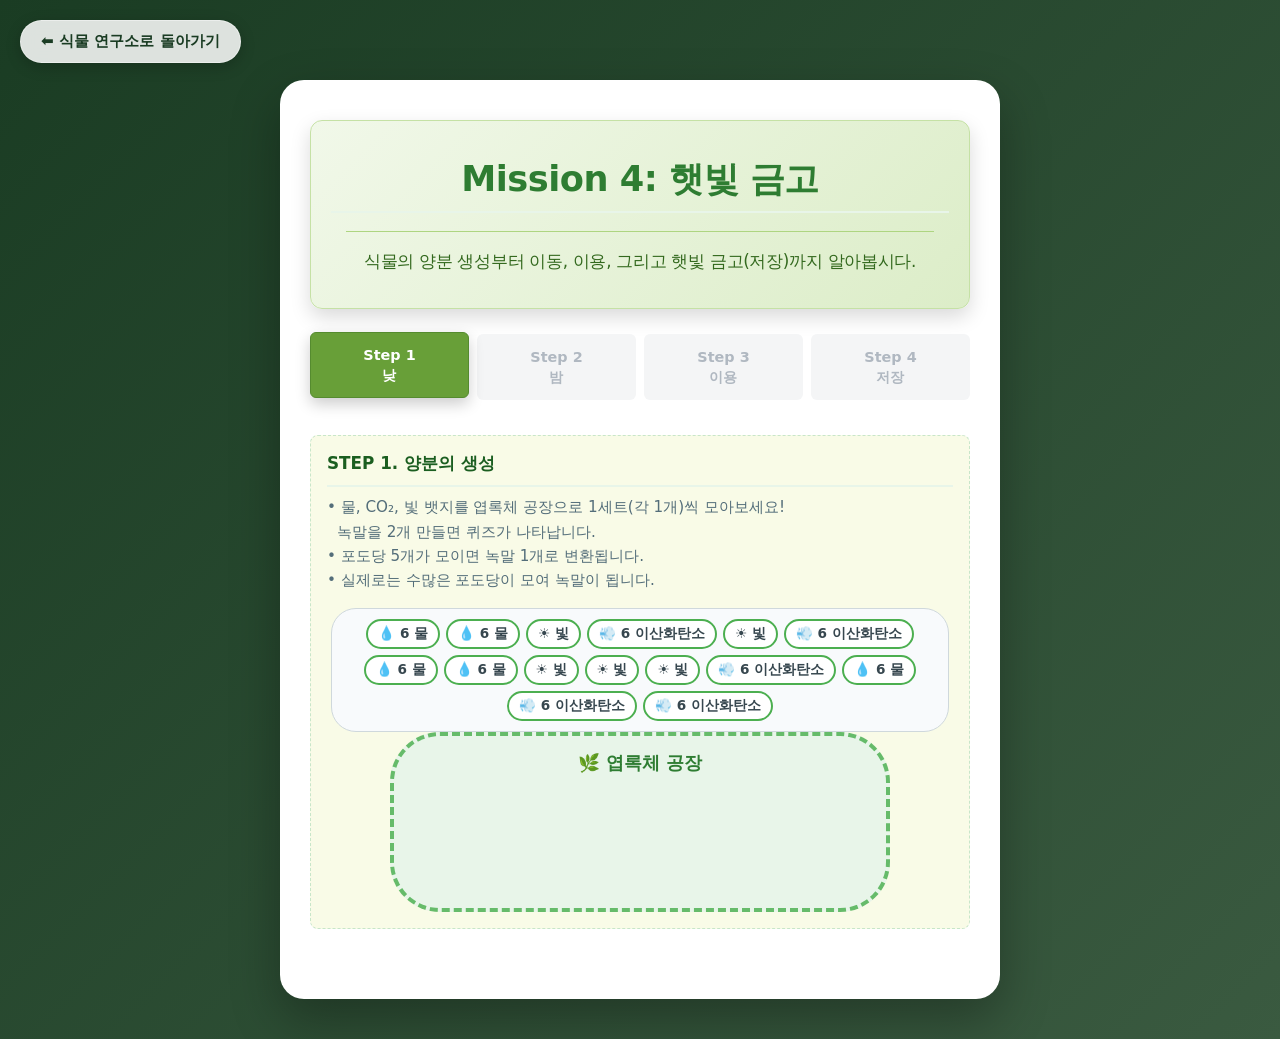
==== commit e7fa0efb: "Update mission4.html" ====
--- a/mission4.html
+++ b/mission4.html
@@ -429,7 +429,7 @@
         <div style="background: #fff3e0; padding: 20px; border-radius: 12px; border: 2px dashed #ffb74d; text-align: left; margin-bottom: 20px;">
             <h4 style="color: #e65100; margin-top: 0; font-size: 1.2rem;">📖 재미있는 식물 이야기 (땅콩, 감자, 고구마)</h4>
             <p style="color: #4e342e; font-size: 1.05rem; line-height: 1.6; word-break: keep-all; margin: 0;">
-                우리가 먹는 부위가 모두 땅 속에서 자라지만 양분이 저장된 곳은 달라요.!<br>
+                아래의 식물은 모두 우리가 먹는 부위를 땅 속에서 수확하지만 양분이 저장된 기관은 서로 달라요.!<br>
                 <strong>땅콩</strong>은 꽃이 진 후 땅속으로 파고들어가 열매를 맺어요.<br>
                 <strong>감자</strong>는 줄기가 굵어져서 감자가 돼요.<br>
                 <strong>고구마</strong>는 뿌리가 굵어져서 고구마가 돼요.<br>
@@ -492,4 +492,4 @@
 <canvas id="confetti-canvas" style="position: fixed; top: 0; left: 0; pointer-events: none; width: 100%; height: 100%; z-index: 9999;"></canvas>
 
 </body>
-</html>+</html>
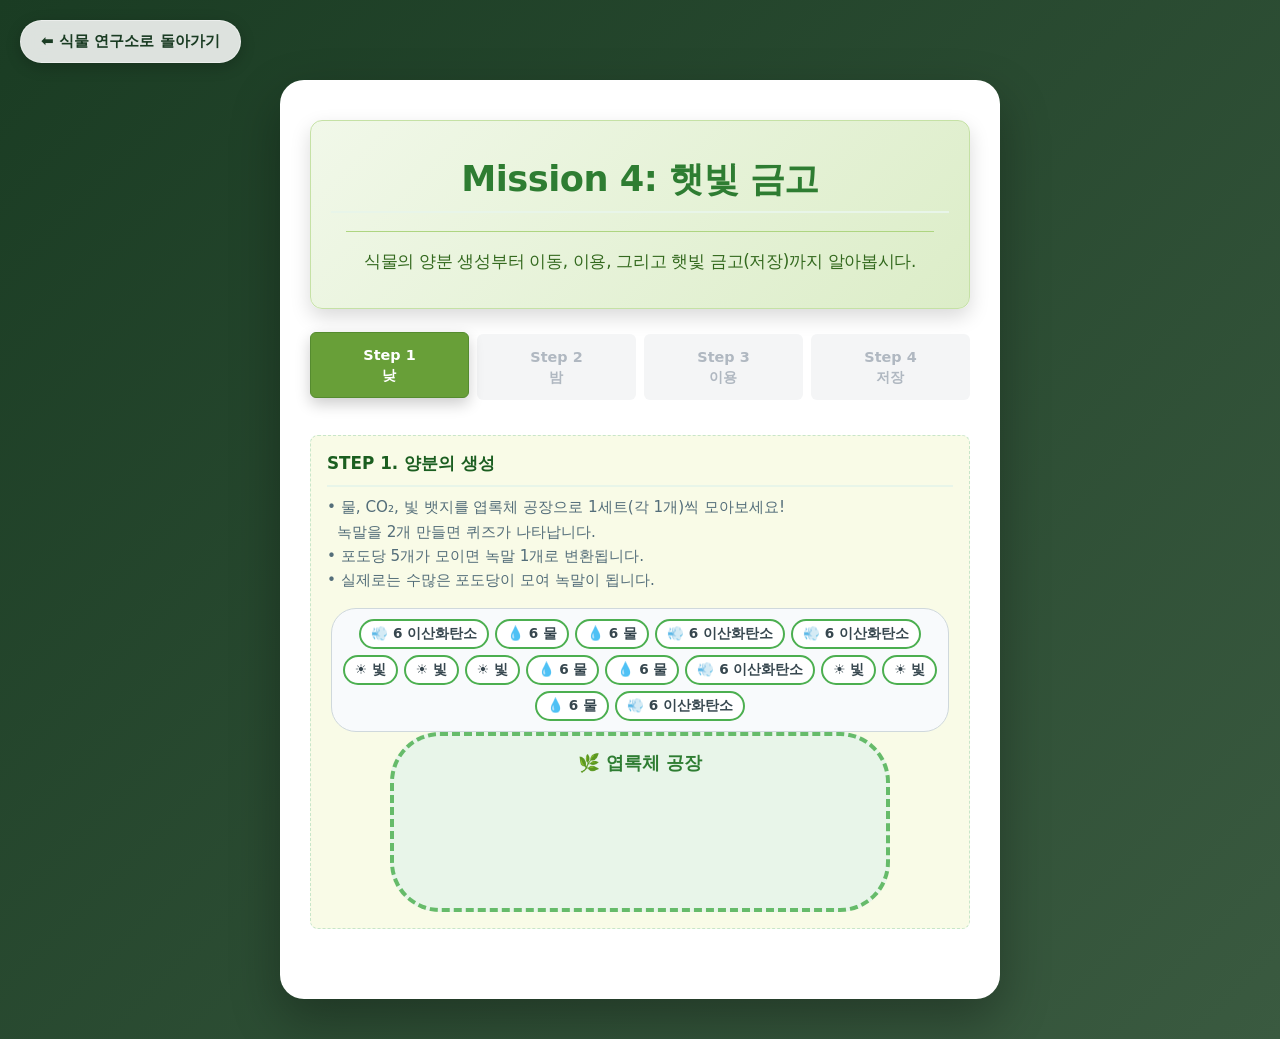
==== commit 19998bcb: "Update plant descriptions and ending section" ====
--- a/mission4.html
+++ b/mission4.html
@@ -430,10 +430,10 @@
             <h4 style="color: #e65100; margin-top: 0; font-size: 1.2rem;">📖 재미있는 식물 이야기 (땅콩, 감자, 고구마)</h4>
             <p style="color: #4e342e; font-size: 1.05rem; line-height: 1.6; word-break: keep-all; margin: 0;">
                 아래의 식물은 모두 우리가 먹는 부위를 땅 속에서 수확하지만 양분이 저장된 기관은 서로 달라요.!<br>
-                <strong>땅콩</strong>은 꽃이 진 후 땅속으로 파고들어가 열매를 맺어요.<br>
-                <strong>감자</strong>는 줄기가 굵어져서 감자가 돼요.<br>
-                <strong>고구마</strong>는 뿌리가 굵어져서 고구마가 돼요.<br>
-                <strong>양파</strong>는 잎이 굵어져서 된거랍니다. 세상에나!!
+                <strong>땅콩</strong>은 꽃이 진 후 땅속으로 파고들어가 땅속에서 <strong>열매</strong>를 맺어요.<br>
+                <strong>감자</strong>는 양분이 <strong>줄기</strong>에 쌓여 굵어져서 감자가 돼요.<br>
+                <strong>고구마</strong>는 양분이 <strong>뿌리</strong>에 쌓여 굵어져서 고구마가 돼요.<br>
+                <strong>양파</strong>는 양분이 <strong>잎</strong>에 쌓여 굵어져서 된 것이랍니다. 세상에나!!
             </p>
         </div>
 
@@ -475,12 +475,12 @@
         <button id="btn-check-s4-line" class="btn-action" style="width: 100%; max-width: 400px; margin-top:20px;" onclick="checkS4LineQuiz()">정답 확인</button>
       </div>
 
-      <!-- 💡 식물 연구 박사 엔딩 영역 (이미지 추가 완료!) -->
+      <!-- 💡 식물 전문가 엔딩 영역 (이미지 추가 완료!) -->
       <div id="s4-ending-area" style="display:none; margin-top: 30px; text-align: center; animation: fadeIn 1s;">
          <div style="background: #fff9c4; padding: 40px 30px; border-radius: 16px; border: 4px solid #fbc02d; box-shadow: 0 10px 30px rgba(0,0,0,0.15);">
              <p style="font-size: 2.5rem; margin:0 0 10px 0;">🎉</p>
-             <h3 style="color:#f57f17; font-size: 2.4rem; margin:0 0 15px 0;">모든 생명의 근원<br> 당신은 식물 연구 박사로 승격하셨습니다!</h3>
-             <img src="images/M4_s04_end_01.png" alt="식물연구 박사" style="max-width: 100%; max-height: 250px; border-radius: 12px; margin-bottom: 20px; box-shadow: 0 5px 15px rgba(0,0,0,0.2);" onerror="this.src='https://cdn-icons-png.flaticon.com/512/2850/2850730.png'">
+             <h3 style="color:#f57f17; font-size: 2.4rem; margin:0 0 15px 0;">모든 생명의 근원<br> 당신은 식물 전문가로 승격하셨습니다!</h3>
+             <img src="images/M4_s04_end_01.png" alt="식물 전문가" style="max-width: 100%; max-height: 250px; border-radius: 12px; margin-bottom: 20px; box-shadow: 0 5px 15px rgba(0,0,0,0.2);" onerror="this.src='https://cdn-icons-png.flaticon.com/512/2850/2850730.png'">
              
              <div style="display: flex; gap: 15px; justify-content: center; flex-wrap: wrap;">
                  <button class="btn-action" style="margin:0; background:#cfd8dc; color:#333; font-size: 1.1rem; padding: 14px 30px;" onclick="location.href='index.html'">식물연구소 돌아가기</button>
